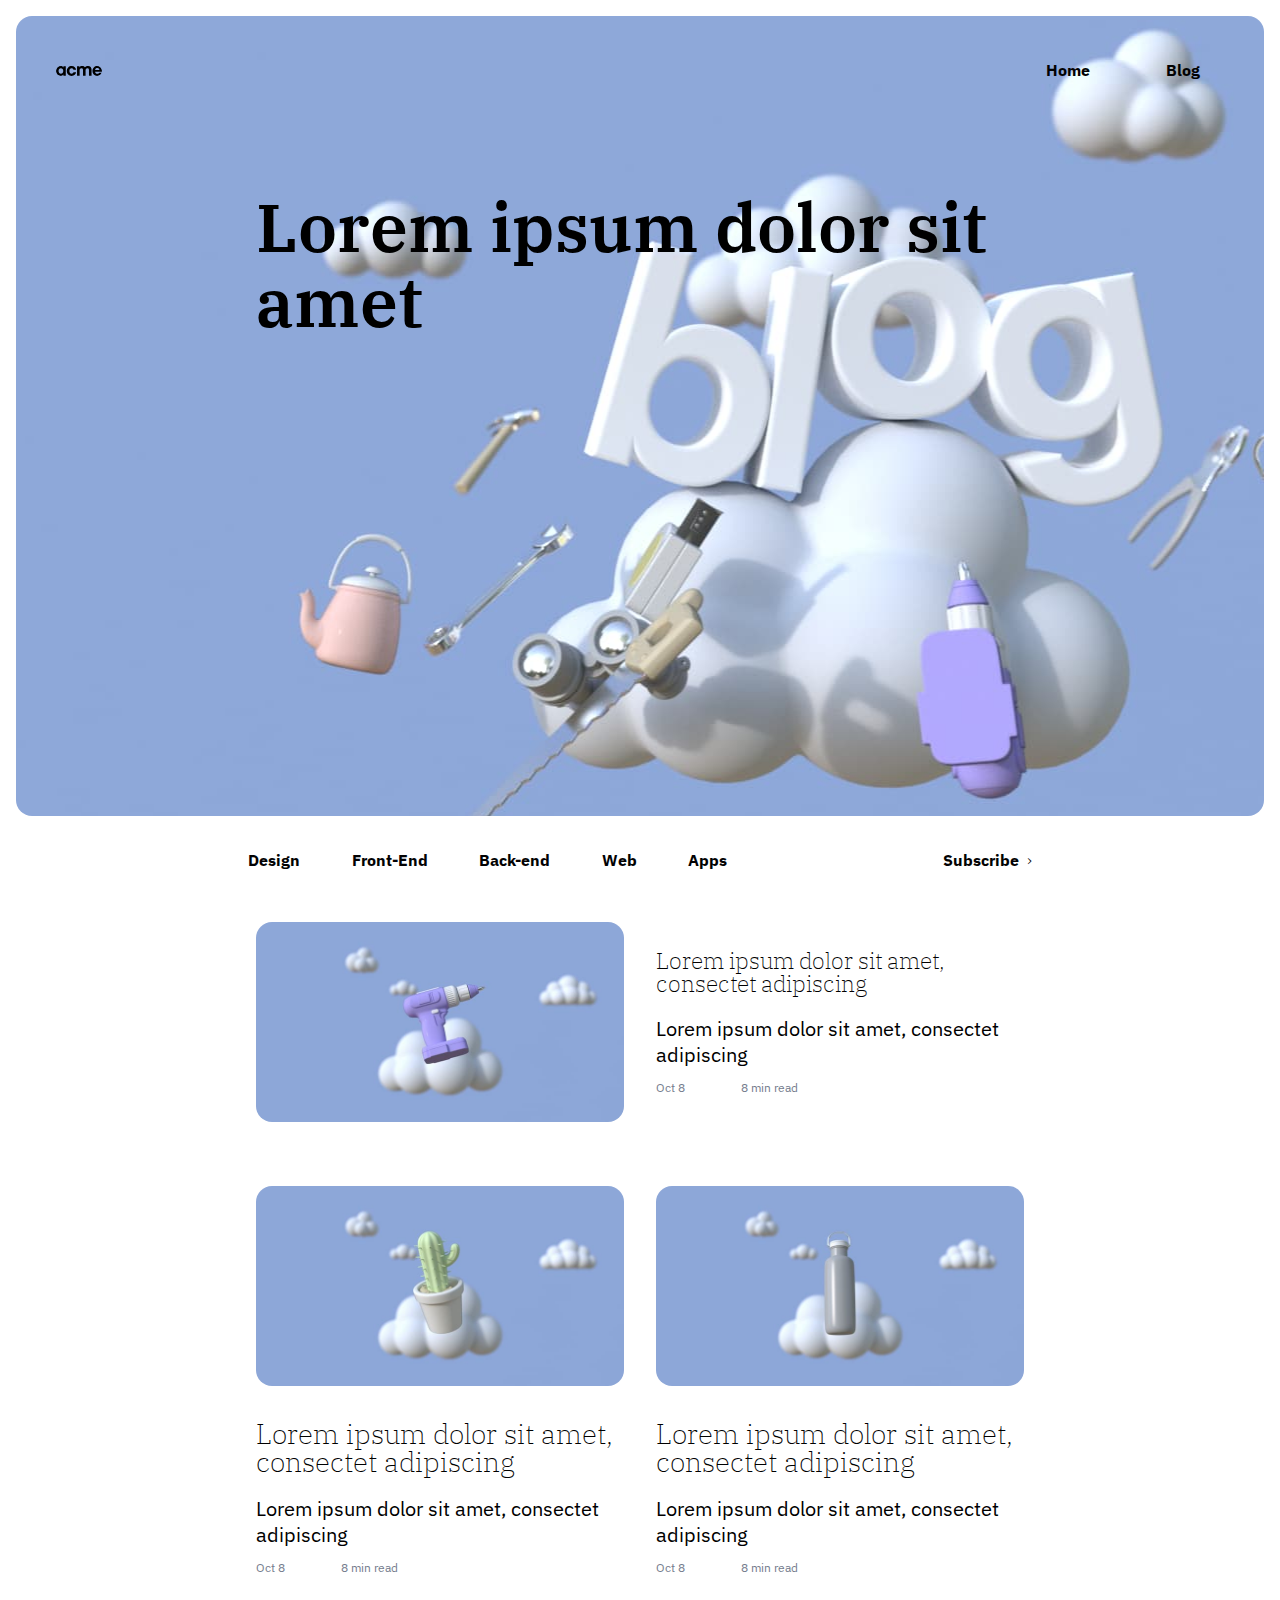
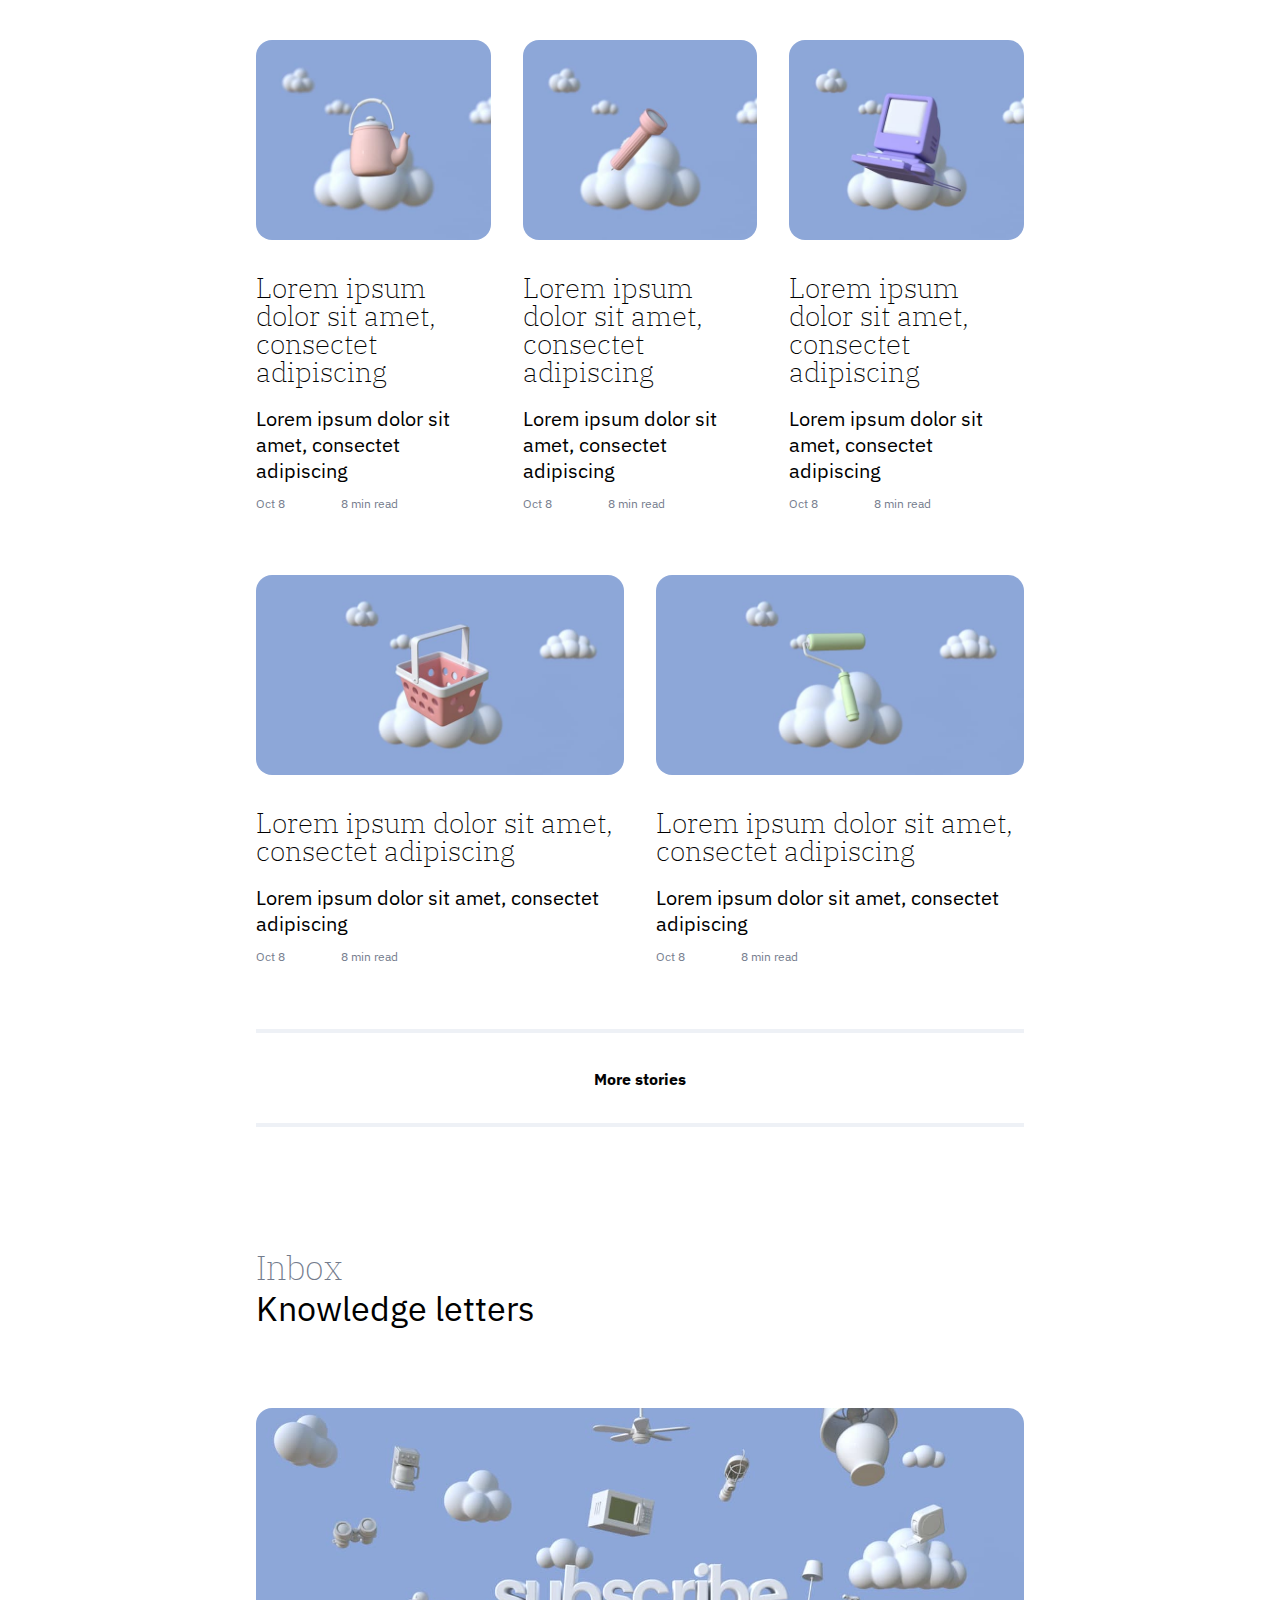
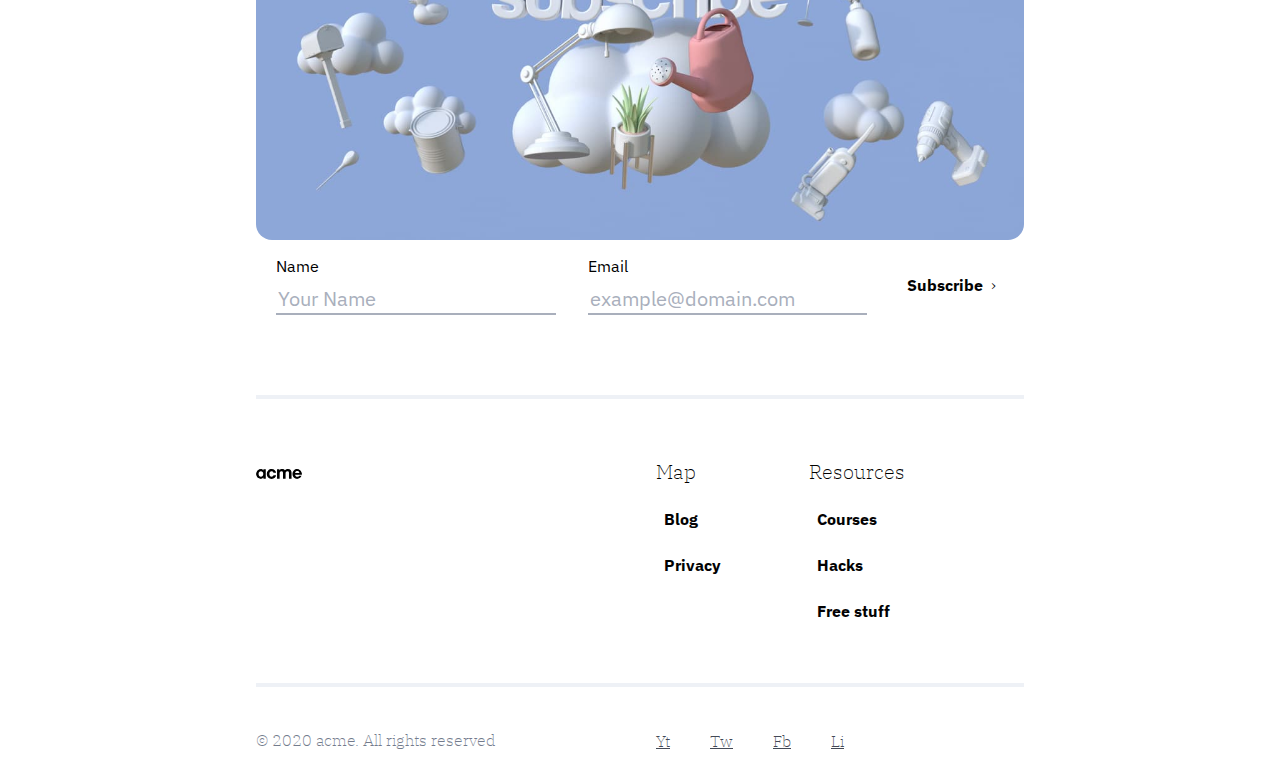
==== blog.html @ aff9bfd0 "blogpage - my solution" ====
<!DOCTYPE html>
<html lang="en">
  <head>
    <meta charset="UTF-8" />
    <meta name="viewport" content="width=device-width, initial-scale=1.0" />
    <title>acme website co.</title>
    <link
      href="https://fonts.googleapis.com/css2?family=IBM+Plex+Sans:wght@300;400;600&family=IBM+Plex+Serif:wght@200&display=swap"
      rel="stylesheet"
    />
    <link rel="stylesheet" href="style.css" />
  </head>

  <body>
    <header class="primary-header bg-blog">
      <div class="primary-header__inner">
        <a href="index.html" aria-label="acme home page"
          ><img src="img/logo.svg" alt="" class="logo"
        /></a>
        <nav class="primary-nav">
          <ul class="primary-nav__list">
            <li><a href="index.html" class="btn">Home</a></li>
            <li><a href="blog.html" class="btn">Blog</a></li>
          </ul>
        </nav>
      </div>
      <div class="container">
        <h1 class="page-title">Lorem ipsum dolor sit amet</h1>
      </div>
    </header>

    <div class="secondary-navigation container">
      <ul class="categories">
        <li><a href="#" class="btn">Design</a></li>
        <li><a href="#" class="btn">Front-End</a></li>
        <li><a href="#" class="btn">Back-end</a></li>
        <li><a href="#" class="btn">Web</a></li>
        <li><a href="#" class="btn">Apps</a></li>
      </ul>
      <a href="#newsletter" class="btn btn-secondary">Subscribe</a>
    </div>

    <div class="article-grid container split">
      <article class="article-preview flow-content">
        <img src="img/blog-1.jpg" alt="electric drill" />
        <div class="flow-content">
          <h3>Lorem ipsum dolor sit amet, consectet adipiscing</h3>
          <p>Lorem ipsum dolor sit amet, consectet adipiscing</p>
          <div class="article-info">
            <time datetime="2020-10-08">Oct 8</time>
            <p>8 min read</p>
          </div>
        </div>
      </article>
      <div class="split">
        <article class="article-preview flow-content">
          <img src="img/blog-2.jpg" alt="electric drill" />
          <h3>Lorem ipsum dolor sit amet, consectet adipiscing</h3>
          <p>Lorem ipsum dolor sit amet, consectet adipiscing</p>
          <div class="article-info">
            <time datetime="2020-10-08">Oct 8</time>
            <p>8 min read</p>
          </div>
        </article>
        <article class="article-preview flow-content">
          <img src="img/blog-3.jpg" alt="electric drill" />
          <h3>Lorem ipsum dolor sit amet, consectet adipiscing</h3>
          <p>Lorem ipsum dolor sit amet, consectet adipiscing</p>
          <div class="article-info">
            <time datetime="2020-10-08">Oct 8</time>
            <p>8 min read</p>
          </div>
        </article>
      </div>
      <div class="split">
        <article class="article-preview flow-content">
          <img src="img/blog-4.jpg" alt="electric drill" />
          <h3>Lorem ipsum dolor sit amet, consectet adipiscing</h3>
          <p>Lorem ipsum dolor sit amet, consectet adipiscing</p>
          <div class="article-info">
            <time datetime="2020-10-08">Oct 8</time>
            <p>8 min read</p>
          </div>
        </article>
        <article class="article-preview flow-content">
          <img src="img/blog-5.jpg" alt="electric drill" />
          <h3>Lorem ipsum dolor sit amet, consectet adipiscing</h3>
          <p>Lorem ipsum dolor sit amet, consectet adipiscing</p>
          <div class="article-info">
            <time datetime="2020-10-08">Oct 8</time>
            <p>8 min read</p>
          </div>
        </article>
        <article class="article-preview flow-content">
          <img src="img/blog-6.jpg" alt="electric drill" />
          <h3>Lorem ipsum dolor sit amet, consectet adipiscing</h3>
          <p>Lorem ipsum dolor sit amet, consectet adipiscing</p>
          <div class="article-info">
            <time datetime="2020-10-08">Oct 8</time>
            <p>8 min read</p>
          </div>
        </article>
      </div>
      <div class="split">
        <article class="article-preview flow-content">
          <img src="img/blog-7.jpg" alt="electric drill" />
          <h3>Lorem ipsum dolor sit amet, consectet adipiscing</h3>
          <p>Lorem ipsum dolor sit amet, consectet adipiscing</p>
          <div class="article-info">
            <time datetime="2020-10-08">Oct 8</time>
            <p>8 min read</p>
          </div>
        </article>
        <article class="article-preview flow-content">
          <img src="img/blog-8.jpg" alt="electric drill" />
          <h3>Lorem ipsum dolor sit amet, consectet adipiscing</h3>
          <p>Lorem ipsum dolor sit amet, consectet adipiscing</p>
          <div class="article-info">
            <time datetime="2020-10-08">Oct 8</time>
            <p>8 min read</p>
          </div>
        </article>
      </div>
      <div class="more-stories">
        <a href="#" class="btn">More stories</a>
      </div>
    </div>

    <section class="call-to-action">
      <div class="container">
        <header>
          <h2 class="section-title">Inbox</h2>
          <p class="section-subtitle">Knowledge letters</p>
        </header>
        <img class="xl-large" src="img/newsletter.jpg" alt="floating items" />

        <form action="" method="post" class="newsletter">
          <div>
            <label for="name">Name</label>
            <input placeholder="Your Name" type="text" id="name" name="name" />
          </div>
          <div>
            <label for="email">Email</label>
            <input
              placeholder="example@domain.com"
              type="email"
              name="email"
              id="email"
            />
          </div>
          <button class="btn btn-secondary" type="submit">Subscribe</button>
        </form>
      </div>
    </section>

    <footer class="primary-footer">
      <div class="container">
        <div class="primary-footer__inner split">
          <a href="index.html" aria-label="acme home page"
            ><img src="img/logo.svg" alt="" class="logo"
          /></a>

          <div class="footer-nav">
            <dl class="flow-content">
              <dt class="text-serif">Map</dt>
              <dd><a href="#" class="btn">Blog</a></dd>
              <dd><a href="#" class="btn">Privacy</a></dd>
            </dl>

            <dl class="flow-content">
              <dt class="text-serif">Resources</dt>
              <dd><a href="#" class="btn">Courses</a></dd>
              <dd><a href="#" class="btn">Hacks</a></dd>
              <dd><a href="#" class="btn">Free stuff</a></dd>
            </dl>
          </div>
        </div>
        <div class="split text-serif">
          <p class="copywrite">© 2020 acme. All rights reserved</p>
          <ul class="footer-social">
            <li><a href="#">Yt</a></li>
            <li><a href="#">Tw</a></li>
            <li><a href="#">Fb</a></li>
            <li><a href="#">Li</a></li>
          </ul>
        </div>
      </div>
    </footer>
  </body>
</html>
---- style.css ----
/* Custom properties  */

:root {
  --ff-sans: "IBM Plex Sans", sans-serif;
  --ff-serif: "IBM Plex Serif", serif;

  /* small screen font-sizes */
  --fs-200: 0.75rem;
  --fs-300: 1rem;
  --fs-400: 1.25rem;
  --fs-500: 1.375rem;
  --fs-600: 1.75rem;
  --fs-900: 2.125rem;

  --fw-200: 200;
  --fw-300: 300;
  --fw-400: 400;
  --fw-500: 500;
  --fw-600: 600;
  --fw-700: 700;

  --clr-neutral-100: #fff;
  --clr-neutral-200: #eef1f6;
  --clr-neutral-300: #a9afbc;
  --clr-neutral-400: #737b8c;
  --clr-neutral-500: #434956;
  --clr-neutral-900: #020203;

  --clr-primary-300: #f3f7ff;
  --clr-primary-400: #8ea8da;

  --br: 1rem;
  --spacer: 1em;
  --spacer-large: 5rem;
}

@media (min-width: 40em) {
  :root {
    /* large screen font-sizes */
    --fs-500: 1.75rem;
    --fs-600: 2.125rem;
    --fs-900: 4.25rem;
  }
}

/* Reset  */

*,
*::before,
*::after {
  box-sizing: border-box;
}

img {
  max-width: 100%;
  height: auto;
  object-fit: contain;
  border-radius: var(--br);
}

body,
h1,
h2,
h3,
h4,
h5,
h6,
p,
dd,
figure {
  margin: 0;
}

h1,
h2,
h3,
h4 {
  line-height: 1;
}

ul,
ol,
dl {
  padding: 0;
  margin: 0;
  list-style: none;
}

input,
button,
textarea,
select {
  font: inherit;
}

/* General Styling  */

body {
  font-size: var(--fs-400);
  font-weight: var(--fw-400);
  font-family: var(--ff-sans);
  line-height: 1.3;
  padding: 1rem 1rem 6rem 1rem;
  position: relative;
}

/* Typography */

h1,
h2,
h3,
.text-serif {
  font-family: var(--ff-serif);
  font-weight: var(--fw-200);
}

.text-500 {
  font-size: var(--fs-500);
}

.page-title {
  font-size: var(--fs-900);
  line-height: 1.1;
}

.primary-header .page-title {
  font-weight: var(--fw-600);
}

.page-intro {
  font-size: var(--fs-600);
  line-height: 1.1;
}

.section-title {
  font-size: var(--fs-600);
  color: var(--clr-neutral-400);
  line-height: 1.2;
}

.section-subtitle {
  font-size: var(--fs-600);
  line-height: 1.2;
}

.article-preview > h3 {
  font-size: var(--fs-500);
}

.article-preview .article-info {
  display: flex;
  gap: 2em;
  font-size: var(--fs-200);
  font-weight: var(--fw-400);
  color: var(--clr-neutral-400);
}

.article-preview .article-info > *:first-child {
  margin-right: 2rem;
}

/* General layout */

.container {
  max-width: 800px;
  margin: 0 auto;
  padding: 0 1rem;
}

section {
  padding: 2.5em 0;
}

@media (min-width: 40em) {
  section {
    padding: 3.5em 0;
  }
}

.split {
  display: flex;
  flex-direction: column;
}

.split > * {
  width: 100%;
}

.split > * + * {
  margin: 4rem 0 0 0;
}

@media (min-width: 40em) {
  .split {
    flex-direction: row;
  }

  .split > * + * {
    margin: 0 0 0 2rem;
  }
}

.flow-content > * + * {
  margin-top: var(--flow-spacer, var(--spacer));
}

.btn {
  display: inline-block;
  cursor: pointer;
  text-decoration: none;
  background: none;
  border: none;
  font-family: var(--ff-sans);
  font-size: var(--fs-300);
  font-weight: var(--fw-700);
  color: var(--clr-neutral-900);
  /* position: relative; */
  text-align: left;
  padding: 0 0.5rem;
}

.btn:hover,
.btn:focus {
  background-color: var(--clr-neutral-100);
  border-radius: var(--br);
  padding: 0.2rem 0.5rem;
  color: var(--clr-primary-400);
  opacity: 0.65;
  transition: opacity ease-out 500ms;
  transition: padding ease-in 250ms;
}

.btn-secondary::after {
  content: "\203A";
  margin-left: 0.5rem;
  font-weight: var(--fw-300);
  /* transform: translateY(8px); */
}

/* Utility classes  */

.bg-primary-300 {
  background-color: var(--clr-primary-300);
  border-radius: var(--br);
  padding-left: 1rem;
  padding-right: 1rem;
}

.xl-large {
  margin-top: 5rem;
}

/* Specific Styling */

.intro {
  --flow-spacer: 2em;
}

.primary-header {
  background-image: var(--url);
  background-size: cover;
  border-radius: var(--br);
  background-position: var(--bg-pos, center);
  background-size: auto;
  height: var(--bg-height);
  padding: var(--spacer);
}

.bg-home {
  --url: url(./img/hero.jpg);
  --bg-pos: center;
  --bg-height: 456px;
}

.bg-blog {
  --url: url(./img/blog.jpg);
  --bg-pos: 76%;
  --bg-height: 1080px;
}

@media (min-width: 40em) {
  .bg-blog {
    --bg-height: 800px;
  }
}

.bg-story {
  --url: url(./img/blog.jpg);
  --bg-pos: 76%;
  --bg-height: 1080px;
}

.primary-nav {
  background-color: var(--clr-neutral-900);
  border-radius: var(--br);
  padding: 1rem calc(2rem + 10vw);
  position: fixed;
  right: 1rem;
  left: 1rem;
  bottom: 0.5rem;
  z-index: 1000;
}

.primary-header {
  position: relative;
}

.primary-header .container {
  position: relative;
  top: 20%;
}

@media (min-width: 40em) {
  .primary-header {
    padding: calc(var(--spacer) * 2);
  }

  .primary-nav {
    position: static;
  }

  .primary-header > .container {
    top: 15%;
  }
}

.primary-nav__list {
  position: relative;
  display: flex;
  justify-content: space-between;
}

.primary-nav__list::after {
  content: "|";
  color: var(--clr-neutral-400);
  position: absolute;
  right: 50%;
  padding: 0;
  margin: 0;
  opacity: 0.5;
}

@media (min-width: 40em) {
  .primary-nav__list::after {
    content: "";
  }
}

.secondary-navigation {
  display: none;
}

@media (min-width: 40em) {
  .secondary-navigation {
    display: flex;
    justify-content: space-between;
    align-items: baseline;

    padding: 1.5em 0;
  }

  .categories {
    display: flex;
    gap: calc(0.5em + 2vw);
  }

  .article-grid.split {
    flex-direction: column;
  }

  .article-grid.split > * + * {
    margin: 0;
    margin-top: 4rem;
  }

  .article-grid > .article-preview:first-of-type {
    display: flex;
    gap: 2rem;
  }

  .article-grid > .article-preview:first-of-type > * {
    width: 100%;
    /* margin-top: 0; */
  }

  .article-grid > .article-preview:first-of-type > *:nth-child(2) {
    margin-top: 0;
    align-self: center;
  }
}

.more-stories {
  padding: 2rem 0;
  text-align: center;
  border-top: 4px solid var(--clr-neutral-200);
  border-bottom: 4px solid var(--clr-neutral-200);
}

.call-to-action form {
  display: flex;
  flex-direction: column;
  gap: 2rem;
}

@media (min-width: 40em) {
  .call-to-action form {
    flex-direction: row;
  }
}

.call-to-action form > div {
  flex-basis: 100%;
  flex-grow: 1;
  flex-shrink: 1;
}

.call-to-action label {
  display: block;
  margin-bottom: 0.5rem;
  font-weight: var(--fw-400);
  font-size: var(--fs-300);
}

.call-to-action input {
  display: block;
  width: 100%;
  border: 0;
  border-bottom: 2px solid var(--clr-neutral-300);
  color: var(--clr-neutral-300);
}

.call-to-action input:focus {
  border-color: var(--clr-primary-400);
  border-width: 4px;
}

.call-to-action input::placeholder {
  color: var(--clr-neutral-300);
  opacity: 1;
}

.newsletter {
  padding: calc(var(--spacer) * 0.5) var(--spacer);
}

.footer {
  padding-bottom: 1em;
}

.primary-footer__inner {
  --border: 4px solid var(--clr-neutral-200);
  /* flex-direction: row; */
  border-bottom: var(--border);
  border-top: var(--border);
  padding: 3em 0;
  margin-bottom: 2em;
}

.footer-nav {
  display: flex;
  flex-direction: column;
  /* margin: 0; */
}

.footer-nav > *:first-child {
  margin-bottom: 4em;
}

@media (min-width: 40em) {
  .footer-nav {
    flex-direction: row;
  }

  .footer-nav > *:first-child {
    margin: 0;
    margin-right: 4em;
  }
}

.footer-social {
  display: flex;
  gap: 2em;
}

.footer-social a {
  color: var(--clr-neutral-500);
  font-size: var(--fs-300);
}

.primary-footer__outer {
  display: flex;
  flex-direction: column-reverse;
}

.primary-footer__outer > * {
  width: 100%;
}

.primary-footer__outer > * + * {
  margin: 0 0 3rem 0;
}

.copywrite {
  font-size: var(--fs-300);
  color: var(--clr-neutral-400);
  transform: translateY(0.2rem);
}

.article-grid {
  padding-top: 2.5em;
  padding-bottom: 2.5em;
}

@media (min-width: 40em) {
  .article-grid {
    padding-top: 1em;
  }
}

@media (min-width: 40em) {
  body {
    margin: 1rem;
    padding: 0;
  }

  .primary-header__inner {
    display: flex;
    justify-content: space-between;
    align-items: flex-start;
  }

  .primary-nav {
    position: static;

    background: none;
    padding: 0 1rem;
  }

  .primary-nav__list {
    gap: calc(var(--spacer) * 3);
  }

  .primary-nav__list > *::after {
    content: "";
  }

  .article-preview > img {
    width: 100%;
    height: 12.5rem;
    object-fit: cover;
  }

  .primary-footer__outer {
    flex-direction: row;
  }

  .primary-footer__outer > * + * {
    margin: 0;
  }
}

@media (max-width: 40em) {
  .primary-nav__list a {
    color: var(--clr-neutral-100);
  }

  .primary-nav__list a:hover,
  .primary-nav__list a:focus {
    color: var(--clr-neutral-300);
  }
}
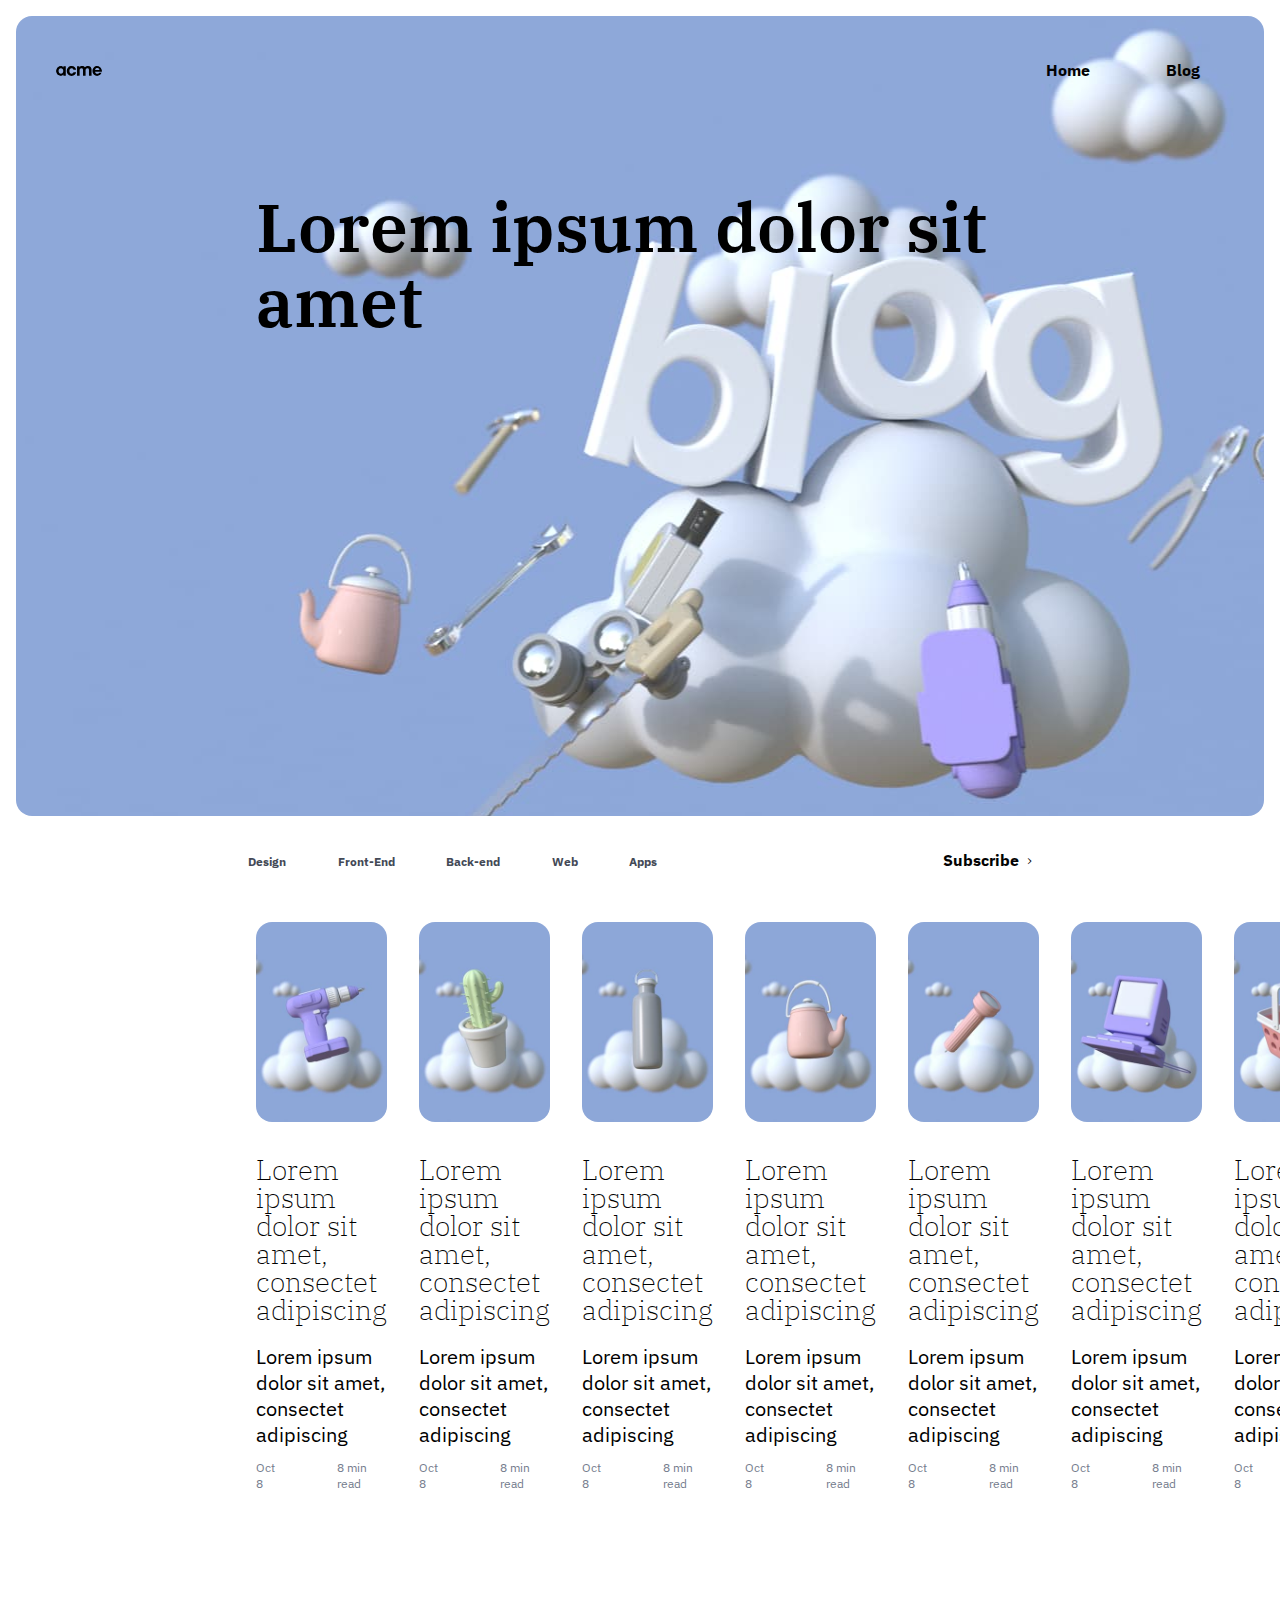
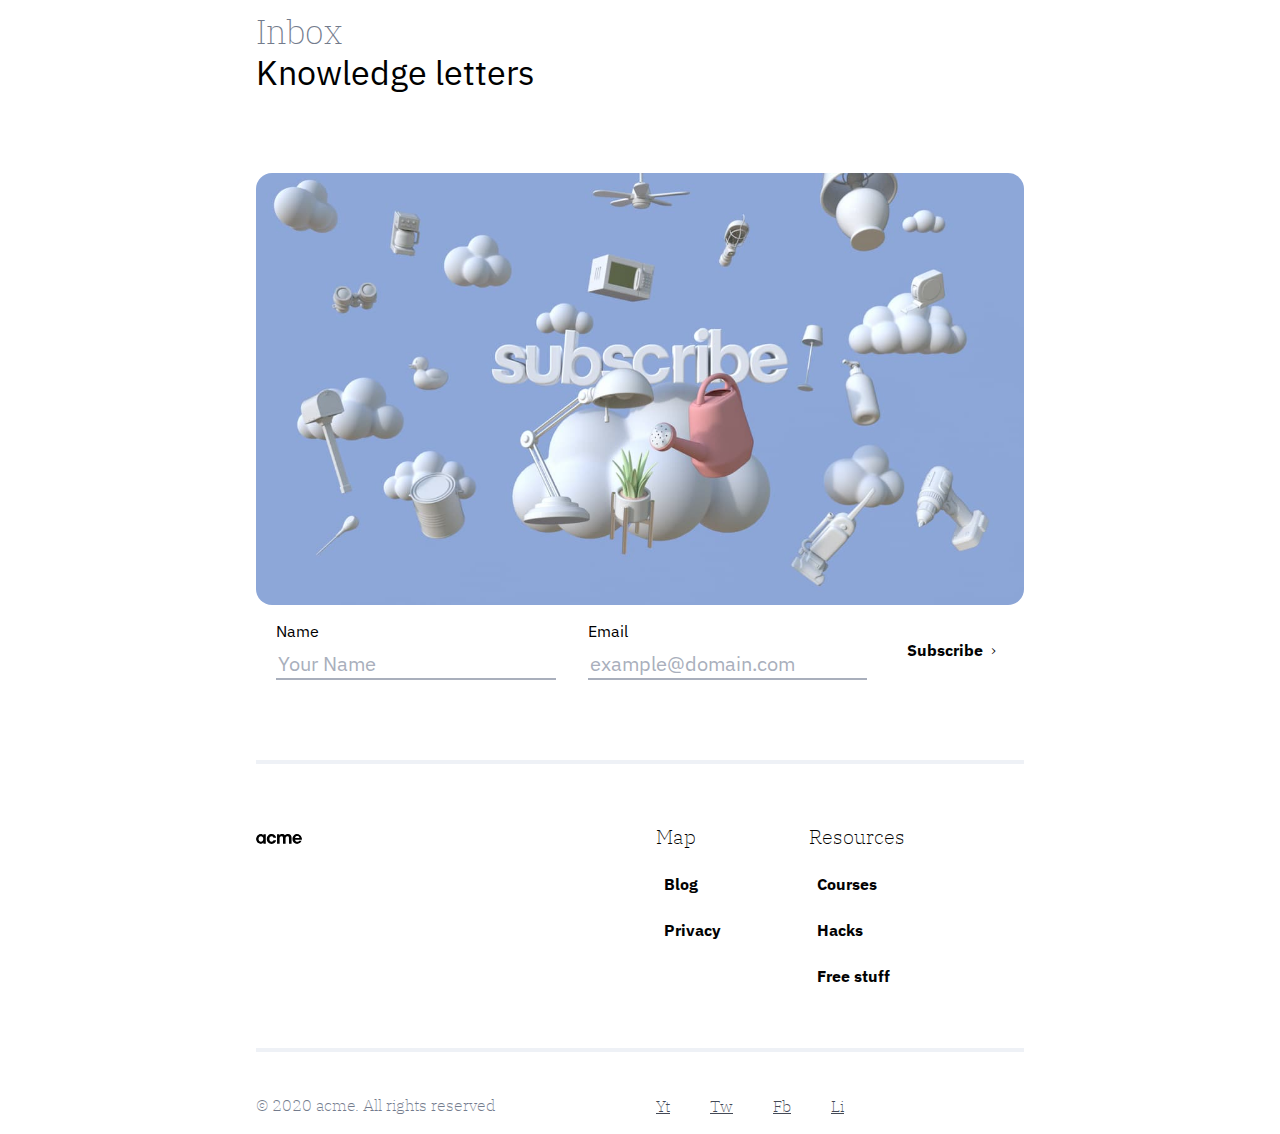
==== commit 977fd9ba: "deleted flex layout for article grid" ====
--- a/blog.html
+++ b/blog.html
@@ -31,11 +31,11 @@
 
     <div class="secondary-navigation container">
       <ul class="categories">
-        <li><a href="#" class="btn">Design</a></li>
-        <li><a href="#" class="btn">Front-End</a></li>
-        <li><a href="#" class="btn">Back-end</a></li>
-        <li><a href="#" class="btn">Web</a></li>
-        <li><a href="#" class="btn">Apps</a></li>
+        <li><button href="#" class="btn">Design</button></li>
+        <li><button href="#" class="btn">Front-End</button></li>
+        <li><button href="#" class="btn">Back-end</button></li>
+        <li><button href="#" class="btn">Web</button></li>
+        <li><button href="#" class="btn">Apps</button></li>
       </ul>
       <a href="#newsletter" class="btn btn-secondary">Subscribe</a>
     </div>
@@ -43,84 +43,80 @@
     <div class="article-grid container split">
       <article class="article-preview flow-content">
         <img src="img/blog-1.jpg" alt="electric drill" />
-        <div class="flow-content">
-          <h3>Lorem ipsum dolor sit amet, consectet adipiscing</h3>
-          <p>Lorem ipsum dolor sit amet, consectet adipiscing</p>
-          <div class="article-info">
-            <time datetime="2020-10-08">Oct 8</time>
-            <p>8 min read</p>
-          </div>
+        <h3>Lorem ipsum dolor sit amet, consectet adipiscing</h3>
+        <p>Lorem ipsum dolor sit amet, consectet adipiscing</p>
+        <div class="article-info">
+          <time datetime="2020-10-08">Oct 8</time>
+          <p>8 min read</p>
         </div>
       </article>
-      <div class="split">
-        <article class="article-preview flow-content">
-          <img src="img/blog-2.jpg" alt="electric drill" />
-          <h3>Lorem ipsum dolor sit amet, consectet adipiscing</h3>
-          <p>Lorem ipsum dolor sit amet, consectet adipiscing</p>
-          <div class="article-info">
-            <time datetime="2020-10-08">Oct 8</time>
-            <p>8 min read</p>
-          </div>
-        </article>
-        <article class="article-preview flow-content">
-          <img src="img/blog-3.jpg" alt="electric drill" />
-          <h3>Lorem ipsum dolor sit amet, consectet adipiscing</h3>
-          <p>Lorem ipsum dolor sit amet, consectet adipiscing</p>
-          <div class="article-info">
-            <time datetime="2020-10-08">Oct 8</time>
-            <p>8 min read</p>
-          </div>
-        </article>
-      </div>
-      <div class="split">
-        <article class="article-preview flow-content">
-          <img src="img/blog-4.jpg" alt="electric drill" />
-          <h3>Lorem ipsum dolor sit amet, consectet adipiscing</h3>
-          <p>Lorem ipsum dolor sit amet, consectet adipiscing</p>
-          <div class="article-info">
-            <time datetime="2020-10-08">Oct 8</time>
-            <p>8 min read</p>
-          </div>
-        </article>
-        <article class="article-preview flow-content">
-          <img src="img/blog-5.jpg" alt="electric drill" />
-          <h3>Lorem ipsum dolor sit amet, consectet adipiscing</h3>
-          <p>Lorem ipsum dolor sit amet, consectet adipiscing</p>
-          <div class="article-info">
-            <time datetime="2020-10-08">Oct 8</time>
-            <p>8 min read</p>
-          </div>
-        </article>
-        <article class="article-preview flow-content">
-          <img src="img/blog-6.jpg" alt="electric drill" />
-          <h3>Lorem ipsum dolor sit amet, consectet adipiscing</h3>
-          <p>Lorem ipsum dolor sit amet, consectet adipiscing</p>
-          <div class="article-info">
-            <time datetime="2020-10-08">Oct 8</time>
-            <p>8 min read</p>
-          </div>
-        </article>
-      </div>
-      <div class="split">
-        <article class="article-preview flow-content">
-          <img src="img/blog-7.jpg" alt="electric drill" />
-          <h3>Lorem ipsum dolor sit amet, consectet adipiscing</h3>
-          <p>Lorem ipsum dolor sit amet, consectet adipiscing</p>
-          <div class="article-info">
-            <time datetime="2020-10-08">Oct 8</time>
-            <p>8 min read</p>
-          </div>
-        </article>
-        <article class="article-preview flow-content">
-          <img src="img/blog-8.jpg" alt="electric drill" />
-          <h3>Lorem ipsum dolor sit amet, consectet adipiscing</h3>
-          <p>Lorem ipsum dolor sit amet, consectet adipiscing</p>
-          <div class="article-info">
-            <time datetime="2020-10-08">Oct 8</time>
-            <p>8 min read</p>
-          </div>
-        </article>
-      </div>
+
+      <article class="article-preview flow-content">
+        <img src="img/blog-2.jpg" alt="electric drill" />
+        <h3>Lorem ipsum dolor sit amet, consectet adipiscing</h3>
+        <p>Lorem ipsum dolor sit amet, consectet adipiscing</p>
+        <div class="article-info">
+          <time datetime="2020-10-08">Oct 8</time>
+          <p>8 min read</p>
+        </div>
+      </article>
+      <article class="article-preview flow-content">
+        <img src="img/blog-3.jpg" alt="electric drill" />
+        <h3>Lorem ipsum dolor sit amet, consectet adipiscing</h3>
+        <p>Lorem ipsum dolor sit amet, consectet adipiscing</p>
+        <div class="article-info">
+          <time datetime="2020-10-08">Oct 8</time>
+          <p>8 min read</p>
+        </div>
+      </article>
+
+      <article class="article-preview flow-content">
+        <img src="img/blog-4.jpg" alt="electric drill" />
+        <h3>Lorem ipsum dolor sit amet, consectet adipiscing</h3>
+        <p>Lorem ipsum dolor sit amet, consectet adipiscing</p>
+        <div class="article-info">
+          <time datetime="2020-10-08">Oct 8</time>
+          <p>8 min read</p>
+        </div>
+      </article>
+      <article class="article-preview flow-content">
+        <img src="img/blog-5.jpg" alt="electric drill" />
+        <h3>Lorem ipsum dolor sit amet, consectet adipiscing</h3>
+        <p>Lorem ipsum dolor sit amet, consectet adipiscing</p>
+        <div class="article-info">
+          <time datetime="2020-10-08">Oct 8</time>
+          <p>8 min read</p>
+        </div>
+      </article>
+      <article class="article-preview flow-content">
+        <img src="img/blog-6.jpg" alt="electric drill" />
+        <h3>Lorem ipsum dolor sit amet, consectet adipiscing</h3>
+        <p>Lorem ipsum dolor sit amet, consectet adipiscing</p>
+        <div class="article-info">
+          <time datetime="2020-10-08">Oct 8</time>
+          <p>8 min read</p>
+        </div>
+      </article>
+
+      <article class="article-preview flow-content">
+        <img src="img/blog-7.jpg" alt="electric drill" />
+        <h3>Lorem ipsum dolor sit amet, consectet adipiscing</h3>
+        <p>Lorem ipsum dolor sit amet, consectet adipiscing</p>
+        <div class="article-info">
+          <time datetime="2020-10-08">Oct 8</time>
+          <p>8 min read</p>
+        </div>
+      </article>
+      <article class="article-preview flow-content">
+        <img src="img/blog-8.jpg" alt="electric drill" />
+        <h3>Lorem ipsum dolor sit amet, consectet adipiscing</h3>
+        <p>Lorem ipsum dolor sit amet, consectet adipiscing</p>
+        <div class="article-info">
+          <time datetime="2020-10-08">Oct 8</time>
+          <p>8 min read</p>
+        </div>
+      </article>
+
       <div class="more-stories">
         <a href="#" class="btn">More stories</a>
       </div>
--- a/style.css
+++ b/style.css
@@ -350,6 +350,11 @@
   display: none;
 }
 
+.categories .btn {
+  color: var(--clr-neutral-500);
+  font-size: var(--fs-200);
+}
+
 @media (min-width: 40em) {
   .secondary-navigation {
     display: flex;
@@ -362,30 +367,6 @@
   .categories {
     display: flex;
     gap: calc(0.5em + 2vw);
-  }
-
-  .article-grid.split {
-    flex-direction: column;
-  }
-
-  .article-grid.split > * + * {
-    margin: 0;
-    margin-top: 4rem;
-  }
-
-  .article-grid > .article-preview:first-of-type {
-    display: flex;
-    gap: 2rem;
-  }
-
-  .article-grid > .article-preview:first-of-type > * {
-    width: 100%;
-    /* margin-top: 0; */
-  }
-
-  .article-grid > .article-preview:first-of-type > *:nth-child(2) {
-    margin-top: 0;
-    align-self: center;
   }
 }
 
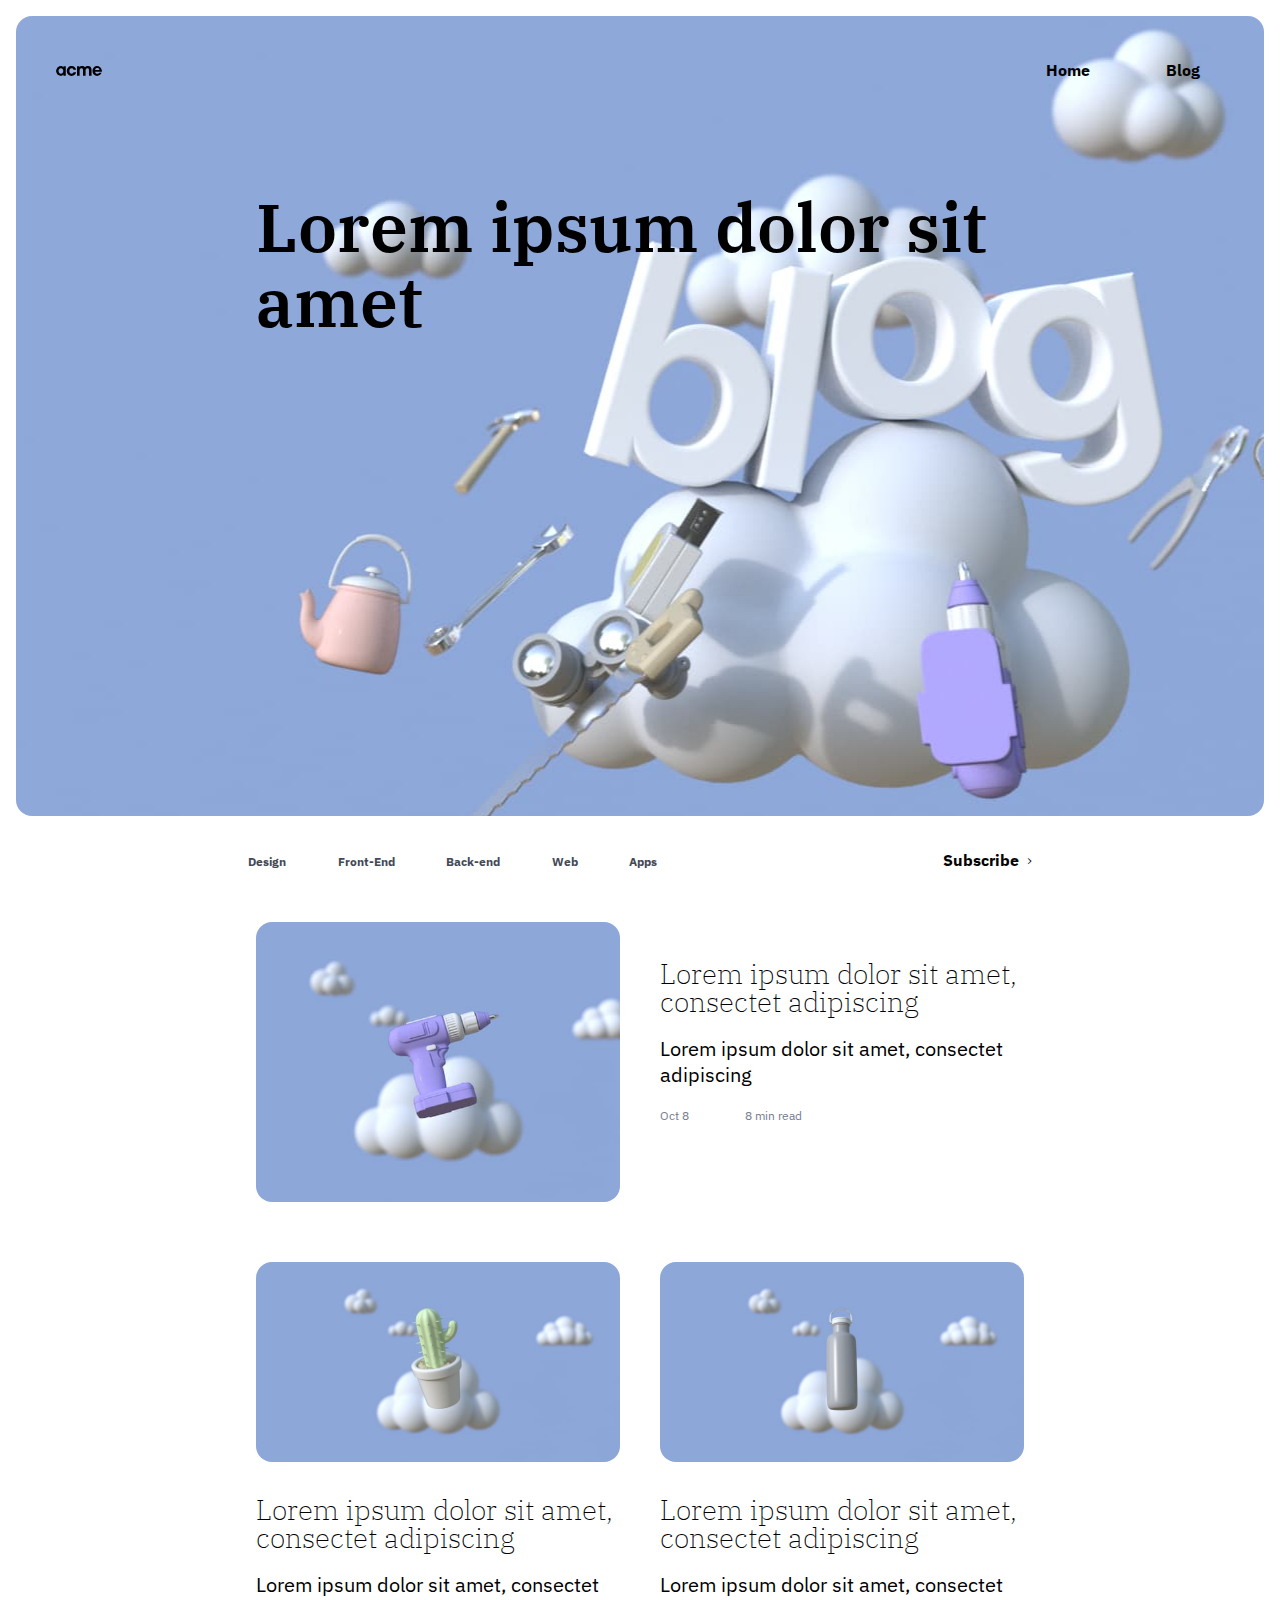
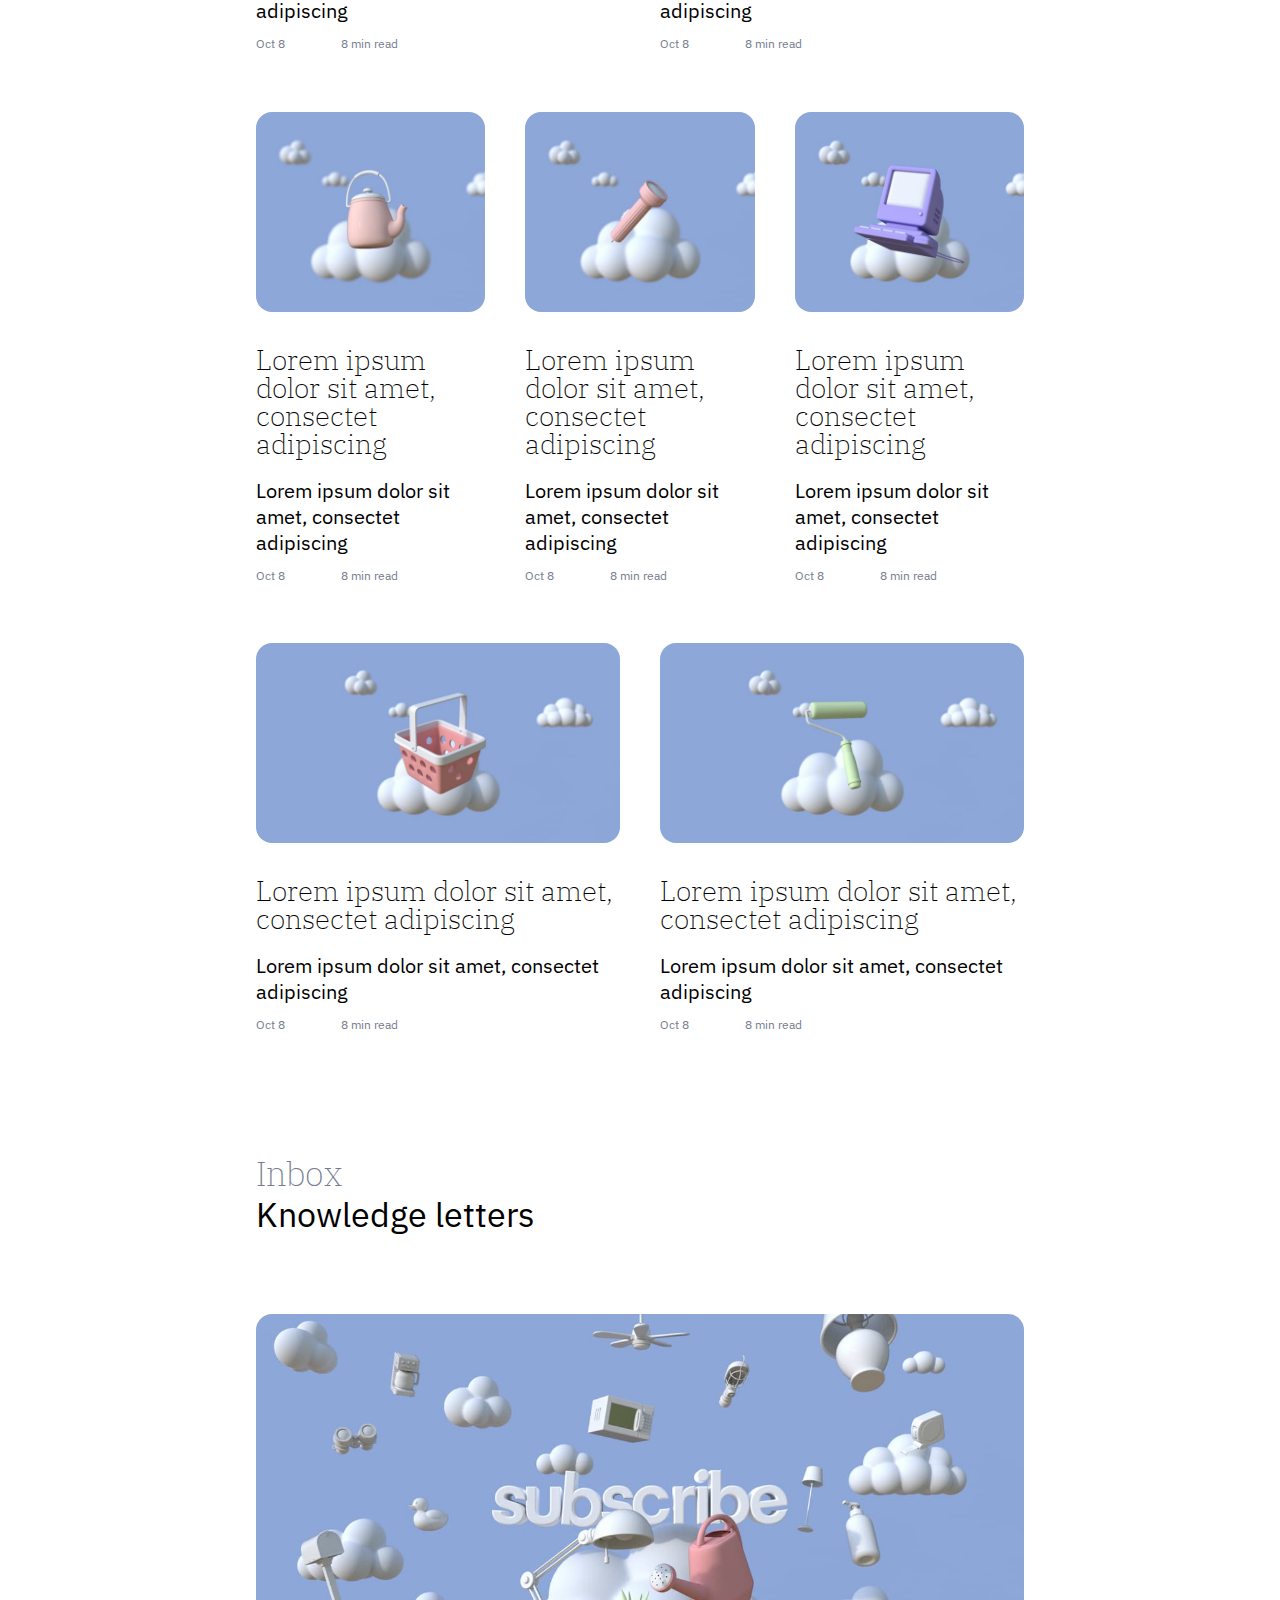
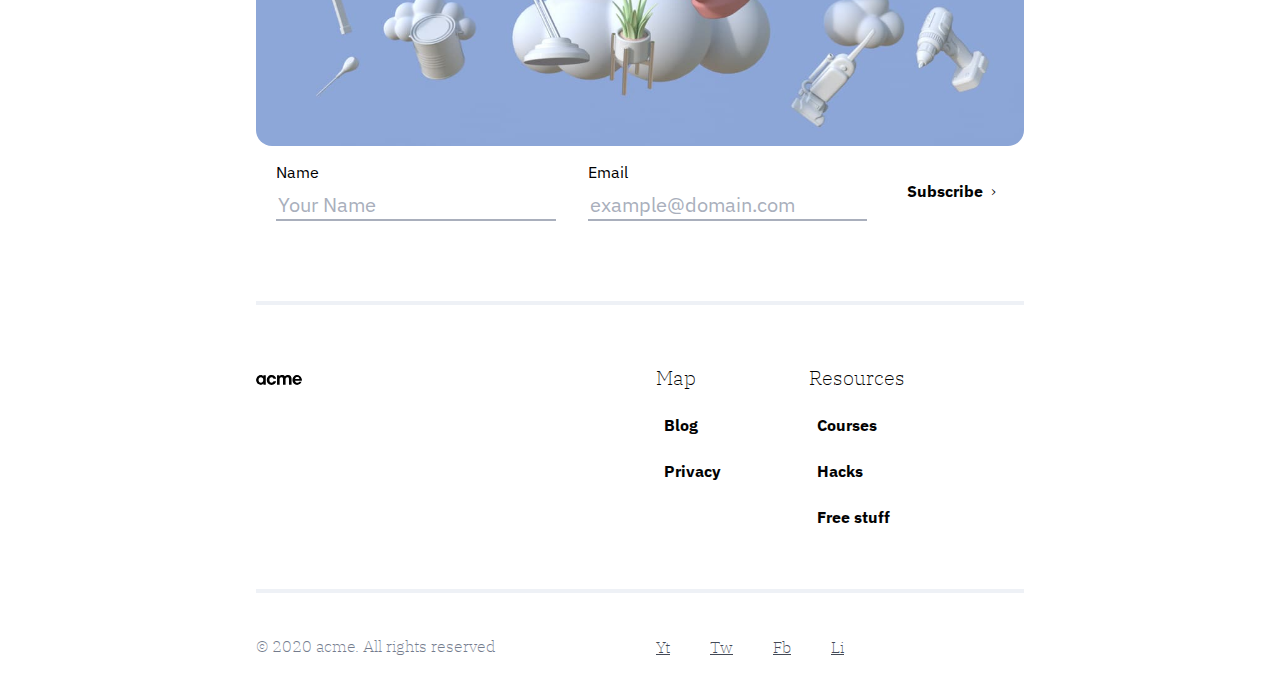
==== commit e3774741: "blog page done" ====
--- a/blog.html
+++ b/blog.html
@@ -40,8 +40,8 @@
       <a href="#newsletter" class="btn btn-secondary">Subscribe</a>
     </div>
 
-    <div class="article-grid container split">
-      <article class="article-preview flow-content">
+    <div class="article-grid container">
+      <article class="article-preview">
         <img src="img/blog-1.jpg" alt="electric drill" />
         <h3>Lorem ipsum dolor sit amet, consectet adipiscing</h3>
         <p>Lorem ipsum dolor sit amet, consectet adipiscing</p>
@@ -117,9 +117,9 @@
         </div>
       </article>
 
-      <div class="more-stories">
+      <!-- <div class="more-stories">
         <a href="#" class="btn">More stories</a>
-      </div>
+      </div> -->
     </div>
 
     <section class="call-to-action">
--- a/style.css
+++ b/style.css
@@ -550,3 +550,59 @@
     color: var(--clr-neutral-300);
   }
 }
+
+/* article grid  */
+
+.article-grid {
+  display: grid;
+  grid-template-columns: repeat(6, 1fr);
+  gap: 3em 2em;
+}
+
+.article-grid > * {
+  grid-column: 1 / -1;
+}
+
+@media (min-width: 30em) {
+  .article-grid > *:not(:first-child) {
+    grid-column: span 3;
+  }
+}
+
+@media (min-width: 40em) {
+  .article-grid > *:first-child {
+    grid-column: 1 / -1;
+  }
+
+  .article-grid > .article-preview:first-child {
+    display: grid;
+    grid-template-columns: 1fr 1fr;
+    grid-template-rows: 1fr min-content 1fr;
+    gap: 1em 2em;
+  }
+
+  .article-grid > .article-preview:first-child > img {
+    grid-row: span 3;
+    height: 17.5rem;
+  }
+
+  .article-grid > .article-preview:first-child > h3 {
+    margin-top: auto;
+  }
+
+  .article-grid > *:nth-child(2),
+  .article-grid > *:nth-child(3) {
+    grid-column: span 3;
+  }
+
+  .article-grid > *:nth-child(4),
+  .article-grid > *:nth-child(5),
+  .article-grid > *:nth-child(6) {
+    grid-column: span 2;
+  }
+
+  .article-grid > *:nth-child(7),
+  .article-grid > *:nth-child(8) {
+    grid-column: span 3;
+  }
+}
